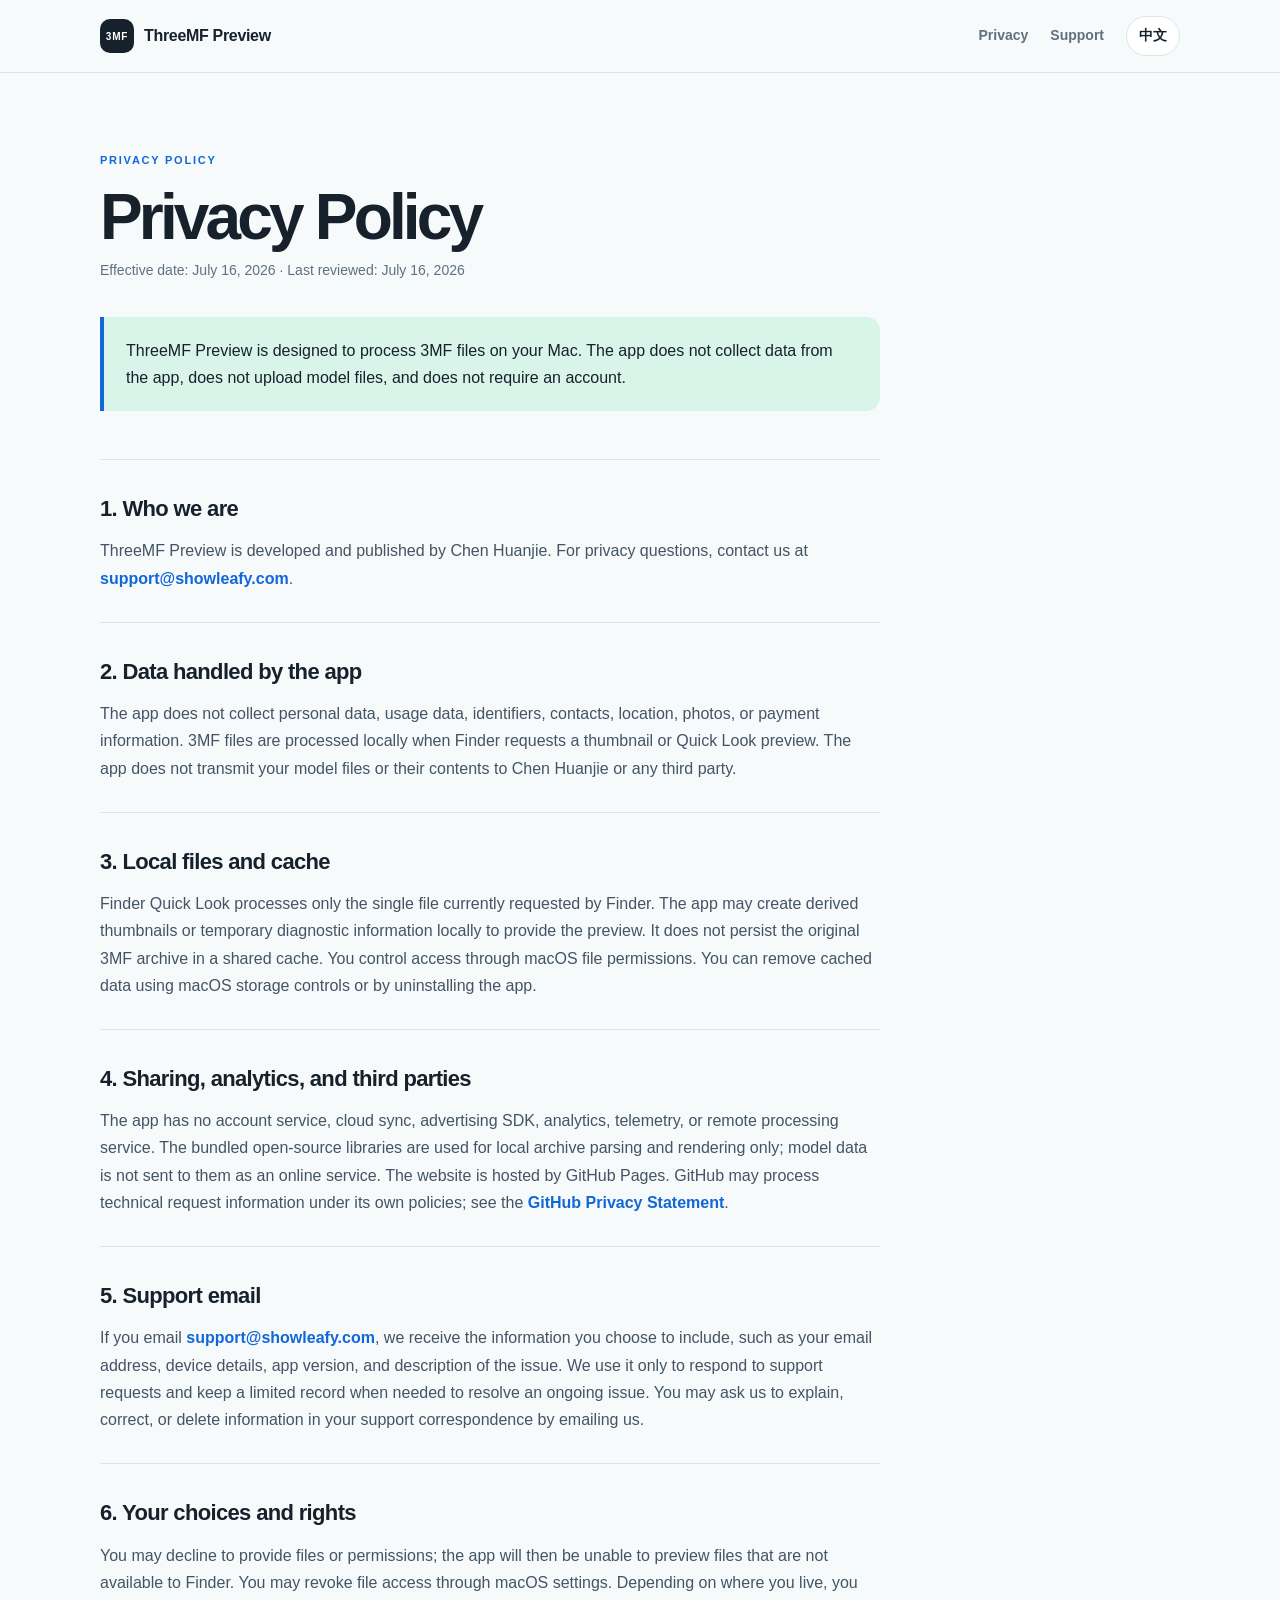
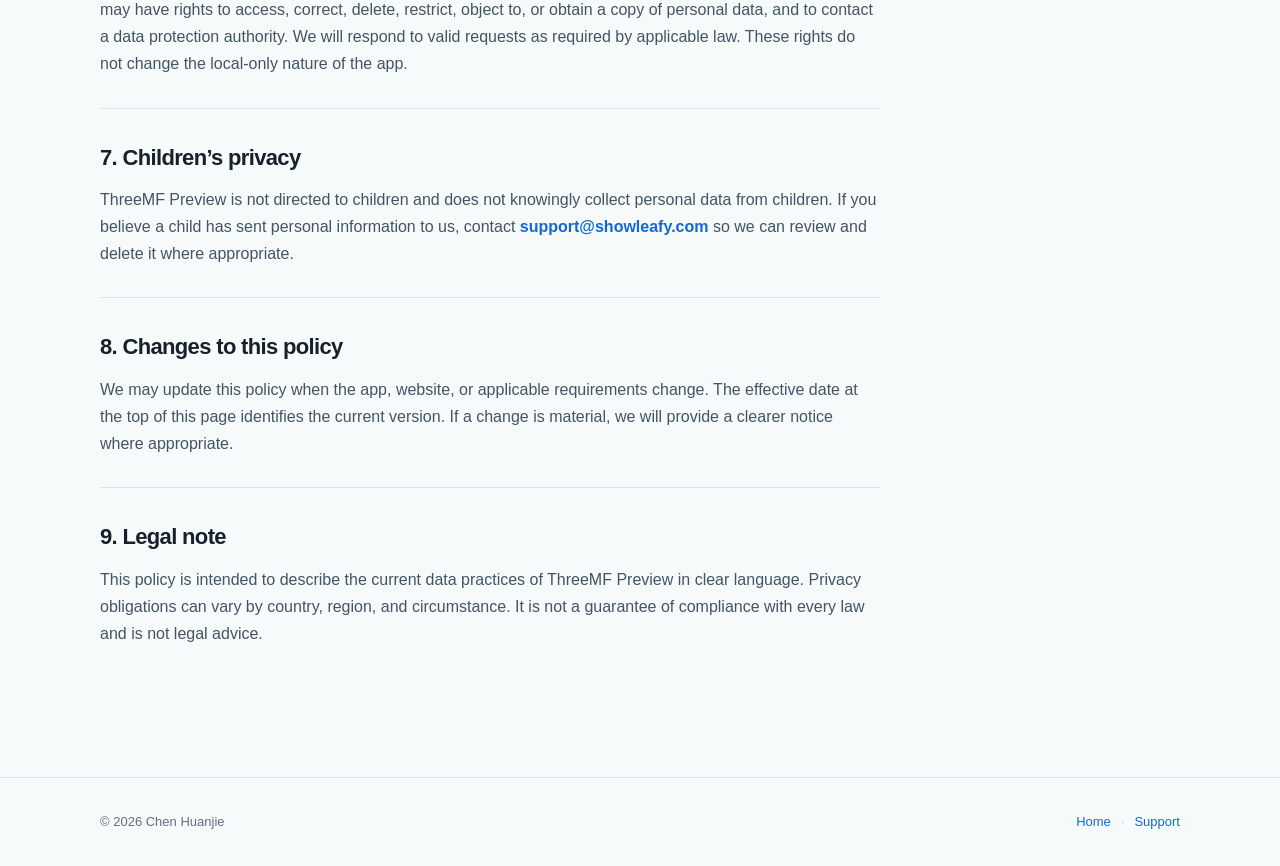
==== privacy.html @ ef6e5730 "feat: add bilingual privacy and support site" ====
<!doctype html>
<html lang="en">
<head>
  <meta charset="utf-8"><meta name="viewport" content="width=device-width, initial-scale=1">
  <meta name="description" content="ThreeMF Preview privacy policy. Local processing, no account, and no model uploads."><link rel="icon" href="data:,">
  <link rel="canonical" href="https://chenhuanjie125.github.io/threemf-preview-support/privacy.html"><link rel="stylesheet" href="styles.css"><script defer src="script.js"></script>
  <title>Privacy Policy — ThreeMF Preview</title>
</head>
<body>
  <header class="site-header"><div class="wrap nav-row"><a class="brand" href="index.html"><span class="brand-mark">3MF</span><span>ThreeMF Preview</span></a><nav aria-label="Primary"><a href="privacy.html" data-en="Privacy" data-zh="隐私政策">Privacy</a><a href="support.html" data-en="Support" data-zh="支持">Support</a><button class="language-toggle" type="button" data-language-toggle aria-label="Switch language">中文</button></nav></div></header>
  <main class="article wrap">
    <div class="eyebrow">PRIVACY POLICY</div><h1 data-en="Privacy Policy" data-zh="隐私政策">Privacy Policy</h1>
    <p class="article-meta" data-en="Effective date: July 16, 2026 · Last reviewed: July 16, 2026" data-zh="生效日期：2026 年 7 月 16 日 · 最后审阅：2026 年 7 月 16 日">Effective date: July 16, 2026 · Last reviewed: July 16, 2026</p>
    <div class="notice" data-en="ThreeMF Preview is designed to process 3MF files on your Mac. The app does not collect data from the app, does not upload model files, and does not require an account." data-zh="ThreeMF Preview 的设计目标是在你的 Mac 本机处理 3MF 文件。App 不从 App 中收集数据，不上传模型文件，也不要求账号。">ThreeMF Preview is designed to process 3MF files on your Mac. The app does not collect data from the app, does not upload model files, and does not require an account.</div>
    <div class="article-body">
      <section><h2 data-en="1. Who we are" data-zh="1. 我们是谁">1. Who we are</h2><p><span data-en="ThreeMF Preview is developed and published by Chen Huanjie. For privacy questions, contact us at" data-zh="ThreeMF Preview 由 Chen Huanjie 开发和发布。如有隐私问题，请通过以下邮箱联系我们">ThreeMF Preview is developed and published by Chen Huanjie. For privacy questions, contact us at</span> <a href="mailto:support@showleafy.com">support@showleafy.com</a>.</p></section>
      <section><h2 data-en="2. Data handled by the app" data-zh="2. App 处理的数据">2. Data handled by the app</h2><p data-en="The app does not collect personal data, usage data, identifiers, contacts, location, photos, or payment information. 3MF files are processed locally when Finder requests a thumbnail or Quick Look preview. The app does not transmit your model files or their contents to Chen Huanjie or any third party." data-zh="App 不收集个人数据、使用数据、标识符、联系人、位置、照片或支付信息。当 Finder 请求缩略图或 Quick Look 预览时，3MF 文件仅在本机处理。App 不会将模型文件或其内容传输给 Chen Huanjie 或任何第三方。">The app does not collect personal data, usage data, identifiers, contacts, location, photos, or payment information. 3MF files are processed locally when Finder requests a thumbnail or Quick Look preview. The app does not transmit your model files or their contents to Chen Huanjie or any third party.</p></section>
      <section><h2 data-en="3. Local files and cache" data-zh="3. 本地文件与缓存">3. Local files and cache</h2><p data-en="Finder Quick Look processes only the single file currently requested by Finder. The app may create derived thumbnails or temporary diagnostic information locally to provide the preview. It does not persist the original 3MF archive in a shared cache. You control access through macOS file permissions. You can remove cached data using macOS storage controls or by uninstalling the app." data-zh="Finder Quick Look 只处理 Finder 当前请求的单个文件。App 可能在本机创建派生缩略图或临时诊断信息以提供预览，但不会在共享缓存中保存原始 3MF 压缩包。文件访问权限由 macOS 控制。你可以通过 macOS 存储管理或卸载 App 删除缓存数据。">Finder Quick Look processes only the single file currently requested by Finder. The app may create derived thumbnails or temporary diagnostic information locally to provide the preview. It does not persist the original 3MF archive in a shared cache. You control access through macOS file permissions. You can remove cached data using macOS storage controls or by uninstalling the app.</p></section>
      <section><h2 data-en="4. Sharing, analytics, and third parties" data-zh="4. 共享、分析与第三方">4. Sharing, analytics, and third parties</h2><p><span data-en="The app has no account service, cloud sync, advertising SDK, analytics, telemetry, or remote processing service. The bundled open-source libraries are used for local archive parsing and rendering only; model data is not sent to them as an online service. The website is hosted by GitHub Pages. GitHub may process technical request information under its own policies; see the" data-zh="App 没有账号服务、云同步、广告 SDK、分析、遥测或远程处理服务。内置开源库仅用于本地压缩包解析和渲染，不会作为在线服务接收模型数据。本网站由 GitHub Pages 托管；GitHub 可能根据其自身政策处理技术请求，详情请参阅">The app has no account service, cloud sync, advertising SDK, analytics, telemetry, or remote processing service. The bundled open-source libraries are used for local archive parsing and rendering only; the website is hosted by GitHub Pages. GitHub may process technical request information under its own policies; see the</span> <a href="https://docs.github.com/en/site-policy/privacy-policies/github-privacy-statement" target="_blank" rel="noreferrer">GitHub Privacy Statement</a>.</p></section>
      <section><h2 data-en="5. Support email" data-zh="5. 支持邮箱">5. Support email</h2><p><span data-en="If you email" data-zh="如果你向">If you email</span> <a href="mailto:support@showleafy.com">support@showleafy.com</a><span data-en=", we receive the information you choose to include, such as your email address, device details, app version, and description of the issue. We use it only to respond to support requests and keep a limited record when needed to resolve an ongoing issue. You may ask us to explain, correct, or delete information in your support correspondence by emailing us." data-zh="发送邮件，我们会收到你主动提供的信息，例如邮箱地址、设备信息、App 版本和问题描述。我们仅将其用于回复支持请求，并在解决持续问题所需的范围内保留有限记录。你可以通过邮件请求说明、更正或删除支持往来中的相关信息。">, we receive the information you choose to include, such as your email address, device details, app version, and description of the issue. We use it only to respond to support requests and keep a limited record when needed to resolve an ongoing issue. You may ask us to explain, correct, or delete information in your support correspondence by emailing us.</span></p></section>
      <section><h2 data-en="6. Your choices and rights" data-zh="6. 你的选择与权利">6. Your choices and rights</h2><p data-en="You may decline to provide files or permissions; the app will then be unable to preview files that are not available to Finder. You may revoke file access through macOS settings. Depending on where you live, you may have rights to access, correct, delete, restrict, object to, or obtain a copy of personal data, and to contact a data protection authority. We will respond to valid requests as required by applicable law. These rights do not change the local-only nature of the app." data-zh="你可以拒绝提供文件或权限；在这种情况下，App 无法预览 Finder 无法访问的文件。你可以通过 macOS 设置撤回文件访问权限。根据你所在地区的法律，你可能享有访问、更正、删除、限制处理、反对处理或获取个人数据副本的权利，也可能有权联系数据保护机构。我们会根据适用法律回应有效请求。这些权利不会改变 App 仅在本机处理文件的特性。">You may decline to provide files or permissions; the app will then be unable to preview files that are not available to Finder. You may revoke file access through macOS settings. Depending on where you live, you may have rights to access, correct, delete, restrict, object to, or obtain a copy of personal data, and to contact a data protection authority. We will respond to valid requests as required by applicable law. These rights do not change the local-only nature of the app.</p></section>
      <section><h2 data-en="7. Children’s privacy" data-zh="7. 儿童隐私">7. Children’s privacy</h2><p><span data-en="ThreeMF Preview is not directed to children and does not knowingly collect personal data from children. If you believe a child has sent personal information to us, contact" data-zh="ThreeMF Preview 并非面向儿童，也不会明知地收集儿童个人数据。如果你认为儿童向我们发送了个人信息，请联系">ThreeMF Preview is not directed to children and does not knowingly collect personal data from children. If you believe a child has sent personal information to us, contact</span> <a href="mailto:support@showleafy.com">support@showleafy.com</a> <span data-en="so we can review and delete it where appropriate." data-zh="，我们会在适当情况下进行核查和删除。">so we can review and delete it where appropriate.</span></p></section>
      <section><h2 data-en="8. Changes to this policy" data-zh="8. 政策更新">8. Changes to this policy</h2><p data-en="We may update this policy when the app, website, or applicable requirements change. The effective date at the top of this page identifies the current version. If a change is material, we will provide a clearer notice where appropriate." data-zh="当 App、本网站或适用要求发生变化时，我们可能更新本政策。本页顶部的生效日期代表当前版本。若变更具有重大影响，我们会在适当情况下提供更明显的通知。">We may update this policy when the app, website, or applicable requirements change. The effective date at the top of this page identifies the current version. If a change is material, we will provide a clearer notice where appropriate.</p></section>
      <section><h2 data-en="9. Legal note" data-zh="9. 法律说明">9. Legal note</h2><p data-en="This policy is intended to describe the current data practices of ThreeMF Preview in clear language. Privacy obligations can vary by country, region, and circumstance. It is not a guarantee of compliance with every law and is not legal advice." data-zh="本政策旨在以清晰语言说明 ThreeMF Preview 当前的数据处理方式。隐私义务可能因国家、地区和具体情况而不同。本政策不保证自动符合所有法律，也不构成法律意见。">This policy is intended to describe the current data practices of ThreeMF Preview in clear language. Privacy obligations can vary by country, region, and circumstance. It is not a guarantee of compliance with every law and is not legal advice.</p></section>
    </div>
  </main>
  <footer class="site-footer"><div class="wrap footer-row"><span>© 2026 Chen Huanjie</span><span><a href="index.html" data-en="Home" data-zh="首页">Home</a><span class="dot">·</span><a href="support.html" data-en="Support" data-zh="支持">Support</a></span></div></footer>
</body></html>
---- styles.css ----
:root{--ink:#17212b;--muted:#607080;--line:#dce4e9;--paper:#f7fafb;--blue:#1167d8;--blue-dark:#094ca5;--mint:#d9f4e9;--max:1080px}*{box-sizing:border-box}html{scroll-behavior:smooth}body{margin:0;background:var(--paper);color:var(--ink);font:16px/1.7 -apple-system,BlinkMacSystemFont,"SF Pro Text","Helvetica Neue",Arial,sans-serif}a{color:var(--blue);text-decoration:none}a:hover{text-decoration:underline}.wrap{width:min(calc(100% - 40px),var(--max));margin:0 auto}.site-header{background:rgba(247,250,251,.94);border-bottom:1px solid var(--line);position:sticky;top:0;z-index:2;backdrop-filter:blur(12px)}.nav-row,.footer-row{min-height:72px;display:flex;align-items:center;justify-content:space-between;gap:24px}.brand{display:flex;align-items:center;gap:10px;color:var(--ink);font-weight:700;letter-spacing:-.02em}.brand:hover{text-decoration:none}.brand-mark{display:grid;place-items:center;width:34px;height:34px;border-radius:10px;background:var(--ink);color:#fff;font-size:10px;letter-spacing:.08em}nav{display:flex;align-items:center;gap:22px;font-size:14px;font-weight:600}nav a{color:var(--muted)}.language-toggle{border:1px solid var(--line);background:#fff;border-radius:999px;padding:7px 12px;color:var(--ink);font:inherit;cursor:pointer}.language-toggle:hover,.language-toggle:focus-visible{border-color:var(--blue);outline:3px solid #cfe1fb}.hero{padding:112px 0 92px}.eyebrow{color:var(--blue);font-size:11px;font-weight:800;letter-spacing:.16em}.hero h1{max-width:780px;margin:18px 0 20px;font-size:clamp(42px,7vw,76px);line-height:1.05;letter-spacing:-.065em}.lede{max-width:700px;color:var(--muted);font-size:20px;line-height:1.55}.hero-actions{display:flex;flex-wrap:wrap;gap:12px;margin-top:34px}.button{display:inline-flex;align-items:center;justify-content:center;border-radius:999px;padding:11px 18px;font-weight:700}.button:hover{text-decoration:none}.primary{background:var(--blue);color:white}.primary:hover{background:var(--blue-dark)}.secondary{border:1px solid var(--line);background:#fff;color:var(--ink)}.feature-grid{display:grid;grid-template-columns:repeat(3,1fr);gap:16px;padding-bottom:88px}.card{background:#fff;border:1px solid var(--line);border-radius:18px;padding:26px;min-height:210px}.card-number{color:var(--blue);font-size:12px;font-weight:800;letter-spacing:.12em}.card h2{margin:24px 0 8px;font-size:21px;letter-spacing:-.03em}.card p{margin:0;color:var(--muted)}.callout{display:flex;justify-content:space-between;align-items:center;gap:24px;border-top:1px solid var(--line);padding:48px 0 78px}.callout h2{margin:8px 0 0;font-size:clamp(26px,4vw,42px);letter-spacing:-.05em}.text-link{font-weight:700;white-space:nowrap}.site-footer{border-top:1px solid var(--line);color:var(--muted);font-size:13px}.footer-row{min-height:88px}.dot{padding:0 10px;color:#aebbc5}.article{padding:78px 0 100px}.article h1{max-width:760px;margin:14px 0 8px;font-size:clamp(42px,6vw,64px);line-height:1.05;letter-spacing:-.06em}.article-meta{margin:0 0 34px;color:var(--muted);font-size:14px}.notice{max-width:780px;border-left:4px solid var(--blue);background:var(--mint);padding:20px 22px;border-radius:0 14px 14px 0;margin-bottom:48px}.article-body{max-width:780px}.article-body section{border-top:1px solid var(--line);padding:30px 0}.article-body h2{margin:0 0 10px;font-size:22px;letter-spacing:-.03em}.article-body p{margin:0;color:#435464}.article-body li{margin:8px 0;color:#435464}.article-body a{font-weight:600}.support-list{display:grid;grid-template-columns:repeat(3,1fr);gap:14px}.support-list p{background:#fff;border:1px solid var(--line);border-radius:14px;padding:18px}.support-list strong{color:var(--ink)}details{border-bottom:1px solid var(--line);padding:17px 0}summary{cursor:pointer;font-weight:700}details p{padding:12px 28px 0 0}.support-cta{background:var(--ink);border-radius:18px;padding:28px 30px!important;margin-top:18px;border:0!important}.support-cta h2,.support-cta p{color:#fff}.support-cta p{opacity:.78;margin-bottom:20px}.support-cta .primary{background:#fff;color:var(--ink)}code{background:#eaf0f4;padding:2px 5px;border-radius:5px;font-size:.9em}@media(max-width:720px){.wrap{width:min(calc(100% - 28px),var(--max))}.nav-row{min-height:62px}.brand span:last-child{display:none}nav{gap:13px}.hero{padding:76px 0 62px}.hero h1{font-size:clamp(42px,14vw,64px)}.lede{font-size:18px}.feature-grid,.support-list{grid-template-columns:1fr}.feature-grid{padding-bottom:60px}.card{min-height:0}.callout{display:block;padding:36px 0 58px}.callout .text-link{display:inline-block;margin-top:20px}.article{padding:56px 0 72px}.article h1{font-size:clamp(42px,13vw,58px)}.footer-row{display:block;padding:22px 0;line-height:2}.footer-row span{display:block}}
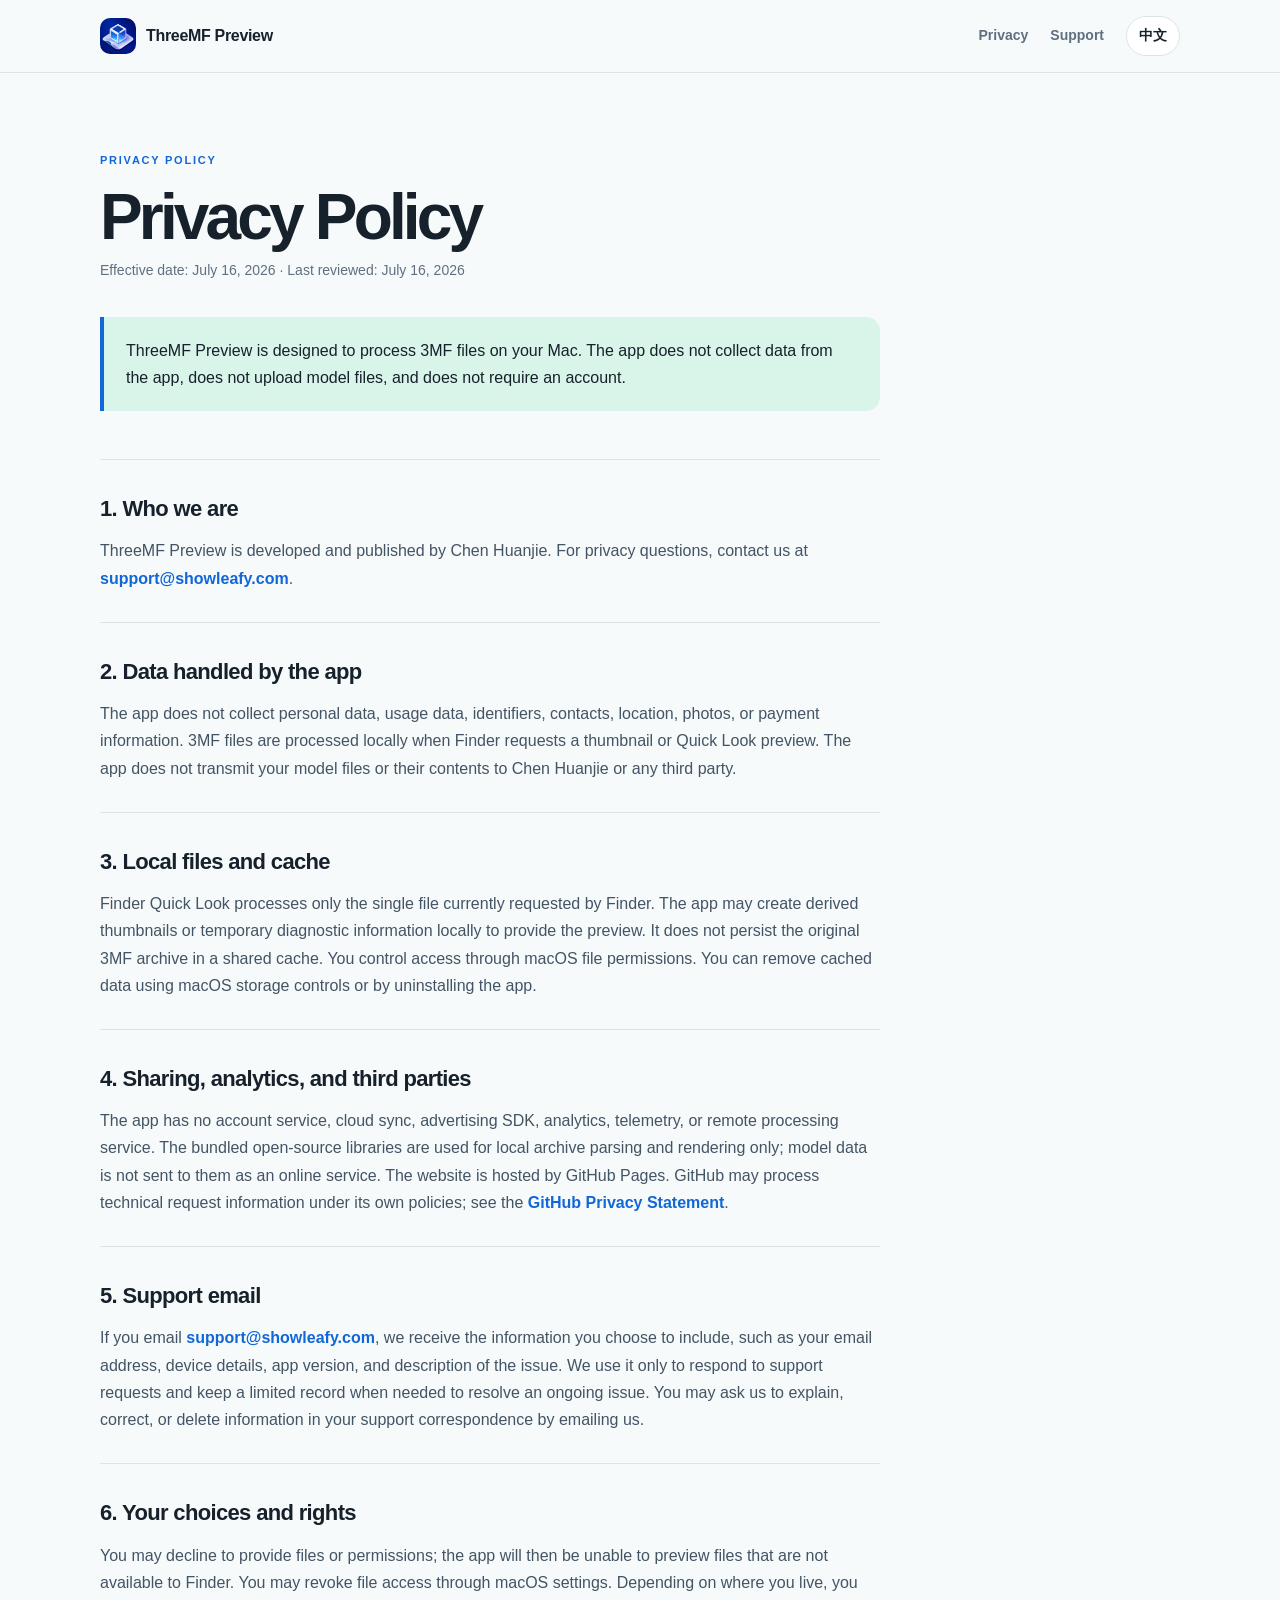
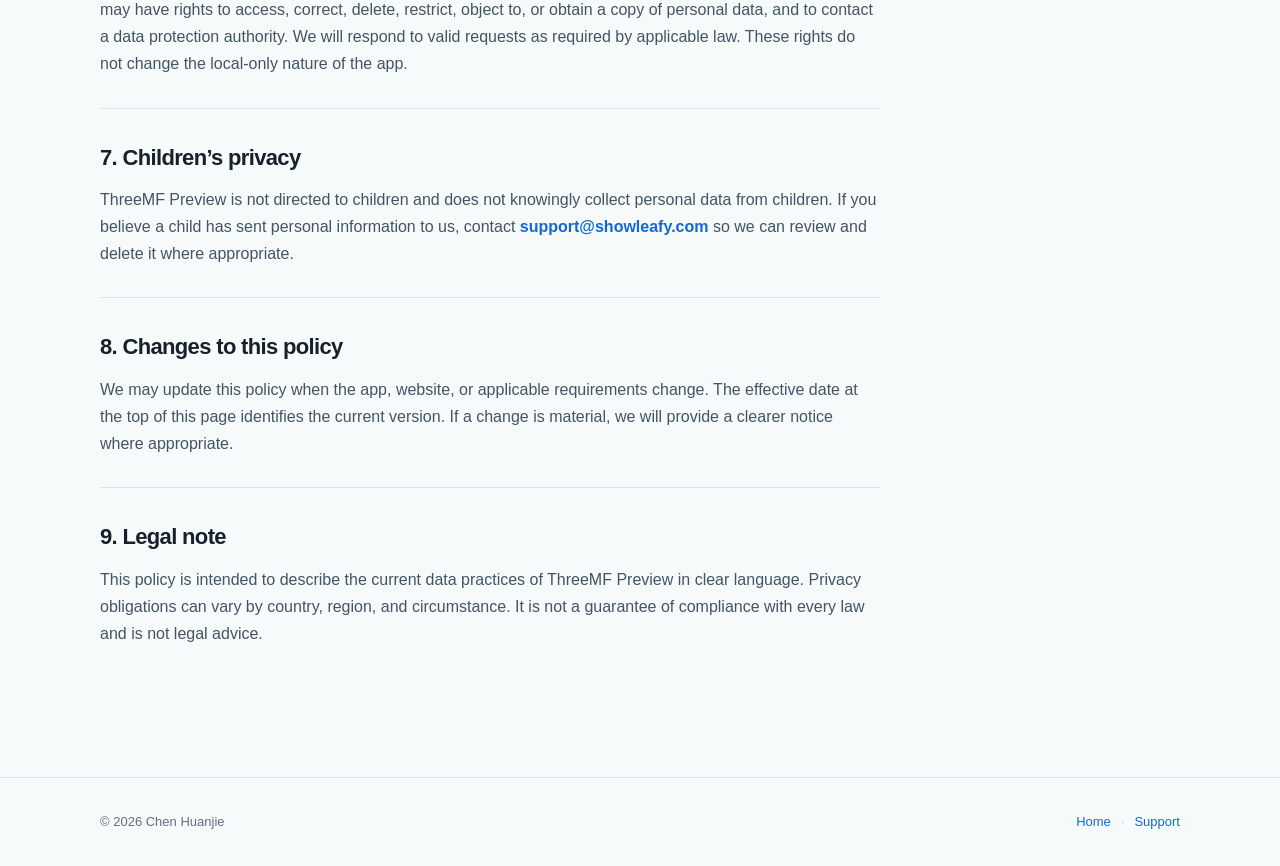
==== commit 610ec931: "fix: use app icon in site header" ====
--- a/privacy.html
+++ b/privacy.html
@@ -2,12 +2,12 @@
 <html lang="en">
 <head>
   <meta charset="utf-8"><meta name="viewport" content="width=device-width, initial-scale=1">
-  <meta name="description" content="ThreeMF Preview privacy policy. Local processing, no account, and no model uploads."><link rel="icon" href="data:,">
+  <meta name="description" content="ThreeMF Preview privacy policy. Local processing, no account, and no model uploads."><link rel="icon" type="image/png" href="app-icon.png">
   <link rel="canonical" href="https://chenhuanjie125.github.io/threemf-preview-support/privacy.html"><link rel="stylesheet" href="styles.css"><script defer src="script.js"></script>
   <title>Privacy Policy — ThreeMF Preview</title>
 </head>
 <body>
-  <header class="site-header"><div class="wrap nav-row"><a class="brand" href="index.html"><span class="brand-mark">3MF</span><span>ThreeMF Preview</span></a><nav aria-label="Primary"><a href="privacy.html" data-en="Privacy" data-zh="隐私政策">Privacy</a><a href="support.html" data-en="Support" data-zh="支持">Support</a><button class="language-toggle" type="button" data-language-toggle aria-label="Switch language">中文</button></nav></div></header>
+  <header class="site-header"><div class="wrap nav-row"><a class="brand" href="index.html"><img class="brand-icon" src="app-icon.png" alt="ThreeMF Preview app icon"><span>ThreeMF Preview</span></a><nav aria-label="Primary"><a href="privacy.html" data-en="Privacy" data-zh="隐私政策">Privacy</a><a href="support.html" data-en="Support" data-zh="支持">Support</a><button class="language-toggle" type="button" data-language-toggle aria-label="Switch language">中文</button></nav></div></header>
   <main class="article wrap">
     <div class="eyebrow">PRIVACY POLICY</div><h1 data-en="Privacy Policy" data-zh="隐私政策">Privacy Policy</h1>
     <p class="article-meta" data-en="Effective date: July 16, 2026 · Last reviewed: July 16, 2026" data-zh="生效日期：2026 年 7 月 16 日 · 最后审阅：2026 年 7 月 16 日">Effective date: July 16, 2026 · Last reviewed: July 16, 2026</p>
--- a/styles.css
+++ b/styles.css
@@ -1 +1 @@
-:root{--ink:#17212b;--muted:#607080;--line:#dce4e9;--paper:#f7fafb;--blue:#1167d8;--blue-dark:#094ca5;--mint:#d9f4e9;--max:1080px}*{box-sizing:border-box}html{scroll-behavior:smooth}body{margin:0;background:var(--paper);color:var(--ink);font:16px/1.7 -apple-system,BlinkMacSystemFont,"SF Pro Text","Helvetica Neue",Arial,sans-serif}a{color:var(--blue);text-decoration:none}a:hover{text-decoration:underline}.wrap{width:min(calc(100% - 40px),var(--max));margin:0 auto}.site-header{background:rgba(247,250,251,.94);border-bottom:1px solid var(--line);position:sticky;top:0;z-index:2;backdrop-filter:blur(12px)}.nav-row,.footer-row{min-height:72px;display:flex;align-items:center;justify-content:space-between;gap:24px}.brand{display:flex;align-items:center;gap:10px;color:var(--ink);font-weight:700;letter-spacing:-.02em}.brand:hover{text-decoration:none}.brand-mark{display:grid;place-items:center;width:34px;height:34px;border-radius:10px;background:var(--ink);color:#fff;font-size:10px;letter-spacing:.08em}nav{display:flex;align-items:center;gap:22px;font-size:14px;font-weight:600}nav a{color:var(--muted)}.language-toggle{border:1px solid var(--line);background:#fff;border-radius:999px;padding:7px 12px;color:var(--ink);font:inherit;cursor:pointer}.language-toggle:hover,.language-toggle:focus-visible{border-color:var(--blue);outline:3px solid #cfe1fb}.hero{padding:112px 0 92px}.eyebrow{color:var(--blue);font-size:11px;font-weight:800;letter-spacing:.16em}.hero h1{max-width:780px;margin:18px 0 20px;font-size:clamp(42px,7vw,76px);line-height:1.05;letter-spacing:-.065em}.lede{max-width:700px;color:var(--muted);font-size:20px;line-height:1.55}.hero-actions{display:flex;flex-wrap:wrap;gap:12px;margin-top:34px}.button{display:inline-flex;align-items:center;justify-content:center;border-radius:999px;padding:11px 18px;font-weight:700}.button:hover{text-decoration:none}.primary{background:var(--blue);color:white}.primary:hover{background:var(--blue-dark)}.secondary{border:1px solid var(--line);background:#fff;color:var(--ink)}.feature-grid{display:grid;grid-template-columns:repeat(3,1fr);gap:16px;padding-bottom:88px}.card{background:#fff;border:1px solid var(--line);border-radius:18px;padding:26px;min-height:210px}.card-number{color:var(--blue);font-size:12px;font-weight:800;letter-spacing:.12em}.card h2{margin:24px 0 8px;font-size:21px;letter-spacing:-.03em}.card p{margin:0;color:var(--muted)}.callout{display:flex;justify-content:space-between;align-items:center;gap:24px;border-top:1px solid var(--line);padding:48px 0 78px}.callout h2{margin:8px 0 0;font-size:clamp(26px,4vw,42px);letter-spacing:-.05em}.text-link{font-weight:700;white-space:nowrap}.site-footer{border-top:1px solid var(--line);color:var(--muted);font-size:13px}.footer-row{min-height:88px}.dot{padding:0 10px;color:#aebbc5}.article{padding:78px 0 100px}.article h1{max-width:760px;margin:14px 0 8px;font-size:clamp(42px,6vw,64px);line-height:1.05;letter-spacing:-.06em}.article-meta{margin:0 0 34px;color:var(--muted);font-size:14px}.notice{max-width:780px;border-left:4px solid var(--blue);background:var(--mint);padding:20px 22px;border-radius:0 14px 14px 0;margin-bottom:48px}.article-body{max-width:780px}.article-body section{border-top:1px solid var(--line);padding:30px 0}.article-body h2{margin:0 0 10px;font-size:22px;letter-spacing:-.03em}.article-body p{margin:0;color:#435464}.article-body li{margin:8px 0;color:#435464}.article-body a{font-weight:600}.support-list{display:grid;grid-template-columns:repeat(3,1fr);gap:14px}.support-list p{background:#fff;border:1px solid var(--line);border-radius:14px;padding:18px}.support-list strong{color:var(--ink)}details{border-bottom:1px solid var(--line);padding:17px 0}summary{cursor:pointer;font-weight:700}details p{padding:12px 28px 0 0}.support-cta{background:var(--ink);border-radius:18px;padding:28px 30px!important;margin-top:18px;border:0!important}.support-cta h2,.support-cta p{color:#fff}.support-cta p{opacity:.78;margin-bottom:20px}.support-cta .primary{background:#fff;color:var(--ink)}code{background:#eaf0f4;padding:2px 5px;border-radius:5px;font-size:.9em}@media(max-width:720px){.wrap{width:min(calc(100% - 28px),var(--max))}.nav-row{min-height:62px}.brand span:last-child{display:none}nav{gap:13px}.hero{padding:76px 0 62px}.hero h1{font-size:clamp(42px,14vw,64px)}.lede{font-size:18px}.feature-grid,.support-list{grid-template-columns:1fr}.feature-grid{padding-bottom:60px}.card{min-height:0}.callout{display:block;padding:36px 0 58px}.callout .text-link{display:inline-block;margin-top:20px}.article{padding:56px 0 72px}.article h1{font-size:clamp(42px,13vw,58px)}.footer-row{display:block;padding:22px 0;line-height:2}.footer-row span{display:block}}
+:root{--ink:#17212b;--muted:#607080;--line:#dce4e9;--paper:#f7fafb;--blue:#1167d8;--blue-dark:#094ca5;--mint:#d9f4e9;--max:1080px}*{box-sizing:border-box}html{scroll-behavior:smooth}body{margin:0;background:var(--paper);color:var(--ink);font:16px/1.7 -apple-system,BlinkMacSystemFont,"SF Pro Text","Helvetica Neue",Arial,sans-serif}a{color:var(--blue);text-decoration:none}a:hover{text-decoration:underline}.wrap{width:min(calc(100% - 40px),var(--max));margin:0 auto}.site-header{background:rgba(247,250,251,.94);border-bottom:1px solid var(--line);position:sticky;top:0;z-index:2;backdrop-filter:blur(12px)}.nav-row,.footer-row{min-height:72px;display:flex;align-items:center;justify-content:space-between;gap:24px}.brand{display:flex;align-items:center;gap:10px;color:var(--ink);font-weight:700;letter-spacing:-.02em}.brand:hover{text-decoration:none}.brand-icon{display:block;width:36px;height:36px;border-radius:10px;object-fit:cover}nav{display:flex;align-items:center;gap:22px;font-size:14px;font-weight:600}nav a{color:var(--muted)}.language-toggle{border:1px solid var(--line);background:#fff;border-radius:999px;padding:7px 12px;color:var(--ink);font:inherit;cursor:pointer}.language-toggle:hover,.language-toggle:focus-visible{border-color:var(--blue);outline:3px solid #cfe1fb}.hero{padding:112px 0 92px}.eyebrow{color:var(--blue);font-size:11px;font-weight:800;letter-spacing:.16em}.hero h1{max-width:780px;margin:18px 0 20px;font-size:clamp(42px,7vw,76px);line-height:1.05;letter-spacing:-.065em}.lede{max-width:700px;color:var(--muted);font-size:20px;line-height:1.55}.hero-actions{display:flex;flex-wrap:wrap;gap:12px;margin-top:34px}.button{display:inline-flex;align-items:center;justify-content:center;border-radius:999px;padding:11px 18px;font-weight:700}.button:hover{text-decoration:none}.primary{background:var(--blue);color:white}.primary:hover{background:var(--blue-dark)}.secondary{border:1px solid var(--line);background:#fff;color:var(--ink)}.feature-grid{display:grid;grid-template-columns:repeat(3,1fr);gap:16px;padding-bottom:88px}.card{background:#fff;border:1px solid var(--line);border-radius:18px;padding:26px;min-height:210px}.card-number{color:var(--blue);font-size:12px;font-weight:800;letter-spacing:.12em}.card h2{margin:24px 0 8px;font-size:21px;letter-spacing:-.03em}.card p{margin:0;color:var(--muted)}.callout{display:flex;justify-content:space-between;align-items:center;gap:24px;border-top:1px solid var(--line);padding:48px 0 78px}.callout h2{margin:8px 0 0;font-size:clamp(26px,4vw,42px);letter-spacing:-.05em}.text-link{font-weight:700;white-space:nowrap}.site-footer{border-top:1px solid var(--line);color:var(--muted);font-size:13px}.footer-row{min-height:88px}.dot{padding:0 10px;color:#aebbc5}.article{padding:78px 0 100px}.article h1{max-width:760px;margin:14px 0 8px;font-size:clamp(42px,6vw,64px);line-height:1.05;letter-spacing:-.06em}.article-meta{margin:0 0 34px;color:var(--muted);font-size:14px}.notice{max-width:780px;border-left:4px solid var(--blue);background:var(--mint);padding:20px 22px;border-radius:0 14px 14px 0;margin-bottom:48px}.article-body{max-width:780px}.article-body section{border-top:1px solid var(--line);padding:30px 0}.article-body h2{margin:0 0 10px;font-size:22px;letter-spacing:-.03em}.article-body p{margin:0;color:#435464}.article-body li{margin:8px 0;color:#435464}.article-body a{font-weight:600}.support-list{display:grid;grid-template-columns:repeat(3,1fr);gap:14px}.support-list p{background:#fff;border:1px solid var(--line);border-radius:14px;padding:18px}.support-list strong{color:var(--ink)}details{border-bottom:1px solid var(--line);padding:17px 0}summary{cursor:pointer;font-weight:700}details p{padding:12px 28px 0 0}.support-cta{background:var(--ink);border-radius:18px;padding:28px 30px!important;margin-top:18px;border:0!important}.support-cta h2,.support-cta p{color:#fff}.support-cta p{opacity:.78;margin-bottom:20px}.support-cta .primary{background:#fff;color:var(--ink)}code{background:#eaf0f4;padding:2px 5px;border-radius:5px;font-size:.9em}@media(max-width:720px){.wrap{width:min(calc(100% - 28px),var(--max))}.nav-row{min-height:62px}.brand span:last-child{display:none}nav{gap:13px}.hero{padding:76px 0 62px}.hero h1{font-size:clamp(42px,14vw,64px)}.lede{font-size:18px}.feature-grid,.support-list{grid-template-columns:1fr}.feature-grid{padding-bottom:60px}.card{min-height:0}.callout{display:block;padding:36px 0 58px}.callout .text-link{display:inline-block;margin-top:20px}.article{padding:56px 0 72px}.article h1{font-size:clamp(42px,13vw,58px)}.footer-row{display:block;padding:22px 0;line-height:2}.footer-row span{display:block}}
